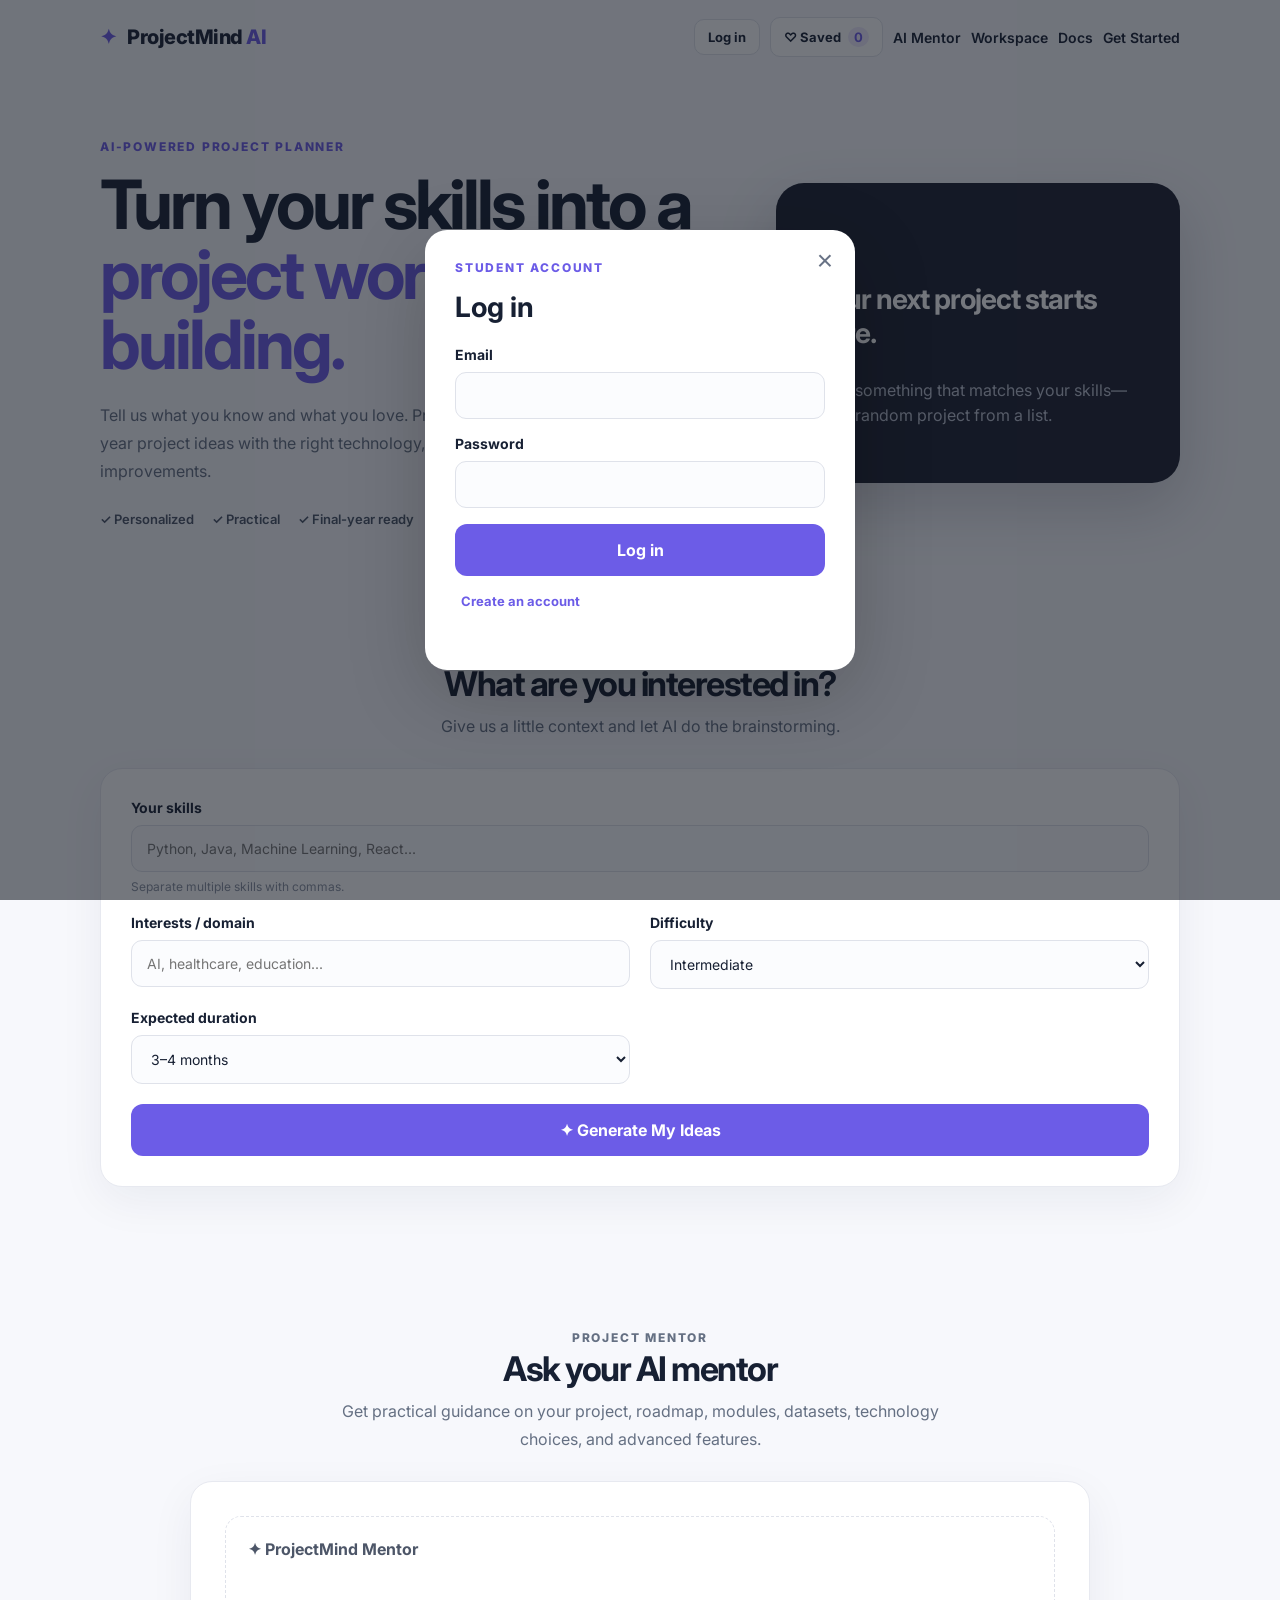
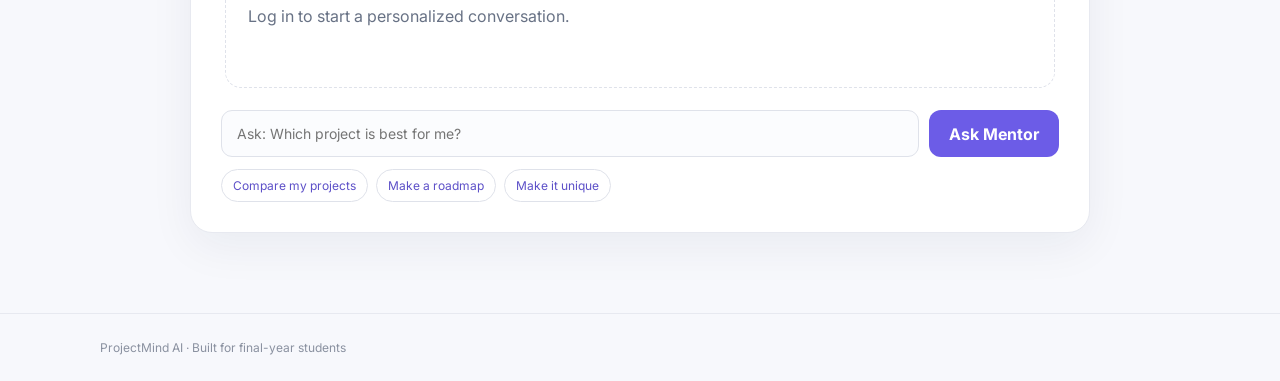
==== frontend/index.html @ 8e1ce790 "Link documentation generator" ====
<!DOCTYPE html>
<html lang="en">
<head>
  <meta charset="UTF-8">
  <meta name="viewport" content="width=device-width, initial-scale=1.0">
  <meta name="description" content="ProjectMind AI helps final-year students discover personalized project ideas, technologies, features, roadmaps, and mentor guidance.">
  <title>ProjectMind AI — Find Your Final-Year Project</title>
  <link rel="stylesheet" href="style.css">
</head>
<body>
  <nav class="nav container">
    <div class="brand"><span class="brand-mark">✦</span> ProjectMind <span>AI</span></div>
    <div class="nav-actions">
      <button id="authBtn" class="nav-button" type="button">Log in</button>
      <button id="savedBtn" class="nav-button" type="button">♡ Saved <span id="savedCount">0</span></button>
      <a href="#mentor" class="nav-link">AI Mentor</a>
      <a href="workspace.html" class="nav-link">Workspace</a>
      <a href="documentation.html" class="nav-link">Docs</a>
      <a href="#generator" class="nav-link">Get Started</a>
    </div>
  </nav>

  <main>
    <section class="hero container">
      <div class="hero-copy">
        <p class="eyebrow">AI-POWERED PROJECT PLANNER</p>
        <h1>Turn your skills into a <span>project worth building.</span></h1>
        <p class="hero-text">Tell us what you know and what you love. ProjectMind AI creates practical final-year project ideas with the right technology, features, roadmap, and next-level improvements.</p>
        <div class="hero-points"><span>✓ Personalized</span><span>✓ Practical</span><span>✓ Final-year ready</span></div>
      </div>
      <div class="hero-card"><div class="sparkle">✦</div><h2>Your next project starts here.</h2><p>Build something that matches your skills—not a random project from a list.</p></div>
    </section>

    <section id="generator" class="generator container">
      <div class="section-heading"><p class="eyebrow">PROJECT GENERATOR</p><h2>What are you interested in?</h2><p>Give us a little context and let AI do the brainstorming.</p></div>
      <div class="form-grid card">
        <div class="field full"><label for="skills">Your skills</label><input id="skills" type="text" placeholder="Python, Java, Machine Learning, React..." autocomplete="off"><small>Separate multiple skills with commas.</small></div>
        <div class="field"><label for="interests">Interests / domain</label><input id="interests" type="text" placeholder="AI, healthcare, education..." autocomplete="off"></div>
        <div class="field"><label for="difficulty">Difficulty</label><select id="difficulty"><option value="Beginner">Beginner</option><option value="Intermediate" selected>Intermediate</option><option value="Advanced">Advanced</option></select></div>
        <div class="field"><label for="duration">Expected duration</label><select id="duration"><option value="1-2 months">1–2 months</option><option value="3-4 months" selected>3–4 months</option><option value="5-6 months">5–6 months</option></select></div>
        <button id="generateBtn" class="generate-btn" type="button"><span>✦</span> Generate My Ideas</button>
      </div>
    </section>

    <section class="results-section container"><div id="results" class="results" aria-live="polite"></div></section>

    <section id="mentor" class="mentor-section container">
      <div class="section-heading"><p class="eyebrow">PROJECT MENTOR</p><h2>Ask your AI mentor</h2><p>Get practical guidance on your project, roadmap, modules, datasets, technology choices, and advanced features.</p></div>
      <div class="card mentor-card">
        <div id="mentorMessages" class="mentor-messages" aria-live="polite"><div class="mentor-welcome"><strong>✦ ProjectMind Mentor</strong><span>Log in to start a personalized conversation.</span></div></div>
        <form id="mentorForm" class="mentor-form">
          <input id="mentorInput" maxlength="2000" placeholder="Ask: Which project is best for me?" autocomplete="off" required>
          <button id="mentorSend" class="generate-btn" type="submit">Ask Mentor</button>
        </form>
        <div class="mentor-prompts"><button type="button" data-prompt="Which of my saved projects is best for my skills?">Compare my projects</button><button type="button" data-prompt="Give me a 4-month development roadmap for my best project.">Make a roadmap</button><button type="button" data-prompt="How can I make my project unique and impressive?">Make it unique</button></div>
      </div>
    </section>

    <section id="savedSection" class="saved-section container" hidden>
      <div class="section-heading"><p class="eyebrow">MY DASHBOARD</p><h2>Saved Projects</h2><p>Keep your strongest ideas and compare them before choosing your final-year project.</p></div>
      <div id="savedProjects" class="saved-grid"></div>
    </section>

    <section id="profileSection" class="profile-section container" hidden>
      <div class="section-heading"><p class="eyebrow">STUDENT PROFILE</p><h2>My Profile</h2><p>Keep your skills and interests ready for personalized project generation.</p></div>
      <form id="profileForm" class="card profile-form">
        <div class="field"><label for="profileName">Name</label><input id="profileName" required></div>
        <div class="field"><label for="profileEmail">Email</label><input id="profileEmail" disabled></div>
        <div class="field full"><label for="profileSkills">Skills</label><input id="profileSkills" placeholder="Python, Java, AI, React..."></div>
        <div class="field full"><label for="profileInterests">Interests</label><input id="profileInterests" placeholder="AI, healthcare, finance..."></div>
        <button class="generate-btn" type="submit">Save Profile</button>
      </form>
    </section>
  </main>

  <div id="authModal" class="modal" hidden>
    <div class="modal-card">
      <button id="closeAuth" class="modal-close" type="button">×</button>
      <p class="eyebrow">STUDENT ACCOUNT</p><h2 id="authTitle">Log in</h2>
      <form id="authForm">
        <div id="nameField" class="field" hidden><label for="authName">Name</label><input id="authName"></div>
        <div class="field"><label for="authEmail">Email</label><input id="authEmail" type="email" required></div>
        <div class="field"><label for="authPassword">Password</label><input id="authPassword" type="password" minlength="6" required></div>
        <button class="generate-btn" type="submit" id="authSubmit">Log in</button>
      </form>
      <button id="authSwitch" class="text-button" type="button">Create an account</button>
      <div id="authMessage" class="auth-message"></div>
    </div>
  </div>

  <footer class="footer"><div class="container">ProjectMind AI · Built for final-year students</div></footer>
  <script src="script.js"></script>
</body>
</html>
---- frontend/style.css ----
@import url('https://fonts.googleapis.com/css2?family=Inter:wght@400;500;600;700;800&display=swap');
* { box-sizing: border-box; }
html { scroll-behavior: smooth; }
body { margin: 0; font-family: Inter, Arial, sans-serif; background: #f7f8fc; color: #172033; }
.container { width: min(1080px, 92%); margin: 0 auto; }
.nav { height: 74px; display: flex; align-items: center; justify-content: space-between; }
.brand { font-size: 20px; font-weight: 800; letter-spacing: -.5px; }
.brand span:last-child, .brand-mark { color: #6c5ce7; }
.brand-mark { margin-right: 7px; }
.nav-actions { display: flex; align-items: center; gap: 10px; }
.nav-link { text-decoration: none; color: #172033; font-weight: 600; font-size: 14px; }
.nav-button, .save-btn, .secondary-btn { border: 1px solid #dfe2ea; background: white; color: #172033; border-radius: 10px; padding: 9px 13px; font: inherit; font-size: 13px; font-weight: 700; cursor: pointer; }
.nav-button span { display: inline-block; min-width: 20px; margin-left: 4px; padding: 2px 6px; border-radius: 999px; background: #eeeafd; color: #6c5ce7; }
.nav-button:hover, .secondary-btn:hover, .save-btn:hover { border-color: #a99cff; }
.hero { min-height: 520px; display: grid; grid-template-columns: 1.2fr .8fr; gap: 70px; align-items: center; padding: 65px 0 80px; }
.eyebrow { color: #6c5ce7; font-size: 12px; font-weight: 800; letter-spacing: 1.8px; margin: 0 0 15px; }
h1 { font-size: clamp(42px, 6vw, 68px); line-height: 1.03; letter-spacing: -3px; margin: 0 0 22px; }
h1 span { color: #6c5ce7; }
.hero-text, .section-heading p { color: #657083; line-height: 1.75; max-width: 650px; }
.hero-points { display: flex; gap: 18px; flex-wrap: wrap; margin-top: 26px; font-size: 13px; font-weight: 600; color: #495467; }
.hero-card { background: #1c2030; color: white; border-radius: 28px; padding: 38px; min-height: 300px; display: flex; flex-direction: column; justify-content: flex-end; box-shadow: 0 24px 60px rgba(25,29,45,.18); }
.hero-card .sparkle { font-size: 38px; color: #a99cff; margin-bottom: auto; }
.hero-card h2 { font-size: 28px; margin: 0 0 12px; letter-spacing: -1px; }
.hero-card p { color: #b8becd; line-height: 1.6; }
.generator { padding: 35px 0 70px; }
.section-heading { text-align: center; margin-bottom: 28px; }
.section-heading h2 { font-size: 34px; letter-spacing: -1.5px; margin: 0 0 8px; }
.section-heading p { margin: 0 auto; }
.card { background: white; border: 1px solid #e7e9f0; border-radius: 22px; padding: 30px; box-shadow: 0 14px 45px rgba(25,35,60,.06); }
.form-grid, .profile-form { display: grid; grid-template-columns: 1fr 1fr; gap: 20px; }
.field.full { grid-column: 1 / -1; }
label { display: block; font-size: 14px; font-weight: 700; margin-bottom: 9px; }
input, select { width: 100%; border: 1px solid #dfe2ea; background: #fbfcfe; border-radius: 11px; padding: 14px 15px; font: inherit; font-size: 14px; color: #172033; outline: none; }
input:focus, select:focus { border-color: #8d81ef; box-shadow: 0 0 0 3px rgba(108,92,231,.1); }
input:disabled { color: #8991a1; background: #f2f3f7; }
small { display: block; color: #8991a1; margin-top: 7px; font-size: 12px; }
.generate-btn { grid-column: 1 / -1; border: 0; border-radius: 12px; padding: 16px; background: #6c5ce7; color: white; font: inherit; font-weight: 700; cursor: pointer; }
.generate-btn:disabled { opacity: .65; cursor: wait; }
.results-section { padding-bottom: 70px; }
.results { display: grid; gap: 20px; }
.project { background: white; border: 1px solid #e7e9f0; border-radius: 20px; padding: 28px; box-shadow: 0 10px 35px rgba(25,35,60,.05); }
.project-top, .comparison-head { display: flex; align-items: flex-start; justify-content: space-between; gap: 18px; }
.project h2 { margin: 0 0 10px; font-size: 25px; }
.project h3 { font-size: 14px; margin: 22px 0 8px; color: #4d5668; }
.project p { color: #687285; line-height: 1.65; }
.project ul, .project ol { color: #4d5668; line-height: 1.8; margin-top: 6px; }
.save-btn { margin-top: -4px; white-space: nowrap; }
.save-btn.saved { background: #eeeafd; color: #5d50c8; border-color: #d8d2ff; }
.saved-section, .profile-section { padding-bottom: 80px; }
.saved-grid { display: grid; grid-template-columns: repeat(3,1fr); gap: 18px; }
.saved-card { background: white; border: 1px solid #e7e9f0; border-radius: 18px; padding: 22px; box-shadow: 0 10px 35px rgba(25,35,60,.05); }
.saved-card h3 { margin: 0 0 10px; font-size: 18px; }
.saved-card p { color: #687285; line-height: 1.6; font-size: 13px; }
.saved-actions { display: flex; gap: 8px; margin-top: 18px; }
.empty-state { color: #687285; text-align: center; }
.comparison { padding: 28px; }
.comparison-head h2 { margin: 0 0 8px; }
.comparison-grid { display: grid; grid-template-columns: repeat(3,1fr); gap: 18px; margin-top: 22px; }
.comparison-card { border: 1px solid #e7e9f0; border-radius: 16px; padding: 20px; background: #fbfcfe; }
.comparison-card h3 { margin: 0 0 10px; font-size: 18px; }
.comparison-card p { color: #687285; line-height: 1.6; font-size: 13px; }
.comparison-card strong { display: block; margin-top: 16px; font-size: 13px; color: #4d5668; }
.comparison-card ul, .comparison-card ol { color: #687285; font-size: 13px; line-height: 1.6; padding-left: 20px; }
.mentor-section { padding-bottom: 80px; }
.mentor-card { max-width: 900px; margin: 0 auto; }
.mentor-messages { min-height: 180px; max-height: 420px; overflow-y: auto; display: grid; gap: 12px; padding: 4px; }
.mentor-welcome { display: grid; gap: 7px; padding: 22px; border: 1px dashed #dfe2ea; border-radius: 16px; color: #687285; }
.mentor-welcome strong { color: #4d5668; }
.mentor-message { max-width: 82%; padding: 13px 15px; border-radius: 14px; line-height: 1.6; font-size: 14px; white-space: pre-wrap; }
.user-message { justify-self: end; background: #eeeafd; color: #40379b; }
.assistant-message { justify-self: start; background: #f2f3f7; color: #4d5668; }
.mentor-form { display: grid; grid-template-columns: 1fr auto; gap: 10px; margin-top: 18px; }
.mentor-form .generate-btn { grid-column: auto; padding: 0 20px; }
.mentor-prompts { display: flex; gap: 8px; flex-wrap: wrap; margin-top: 12px; }
.mentor-prompts button { border: 1px solid #dfe2ea; background: white; color: #5d50c8; border-radius: 999px; padding: 8px 11px; font: inherit; font-size: 12px; cursor: pointer; }
.mentor-prompts button:hover { border-color: #a99cff; }
.modal { position: fixed; inset: 0; background: rgba(17,21,32,.58); display: grid; place-items: center; padding: 20px; z-index: 10; }
.modal-card { width: min(430px,100%); background: white; border-radius: 22px; padding: 30px; position: relative; box-shadow: 0 25px 80px rgba(0,0,0,.2); }
.modal-card h2 { margin: 0 0 22px; font-size: 28px; }
.modal-card form { display: grid; gap: 16px; }
.modal-close { position: absolute; top: 14px; right: 16px; border: 0; background: transparent; font-size: 28px; color: #687285; cursor: pointer; }
.text-button { margin-top: 16px; border: 0; background: transparent; color: #6c5ce7; font: inherit; font-size: 13px; font-weight: 700; cursor: pointer; }
.auth-message { min-height: 18px; margin-top: 12px; color: #b42318; font-size: 13px; }
.error { color: #b42318; background: #fff5f4; border-color: #ffd5d0; }
.footer { border-top: 1px solid #e7e9f0; padding: 26px 0; color: #8a91a0; font-size: 12px; }
@media (max-width:850px) { .hero { grid-template-columns:1fr; gap:30px; padding-top:40px; } .saved-grid,.comparison-grid { grid-template-columns:1fr; } }
@media (max-width:760px) { .nav-actions { gap:6px; } .nav-link { display:none; } h1 { letter-spacing:-2px; } .hero-card { min-height:240px; } .form-grid,.profile-form { grid-template-columns:1fr; } .field.full,.generate-btn { grid-column:auto; } .project-top,.comparison-head { flex-direction:column; } .save-btn { margin-top:0; } .mentor-form { grid-template-columns:1fr; } .mentor-form .generate-btn { width:100%; } }
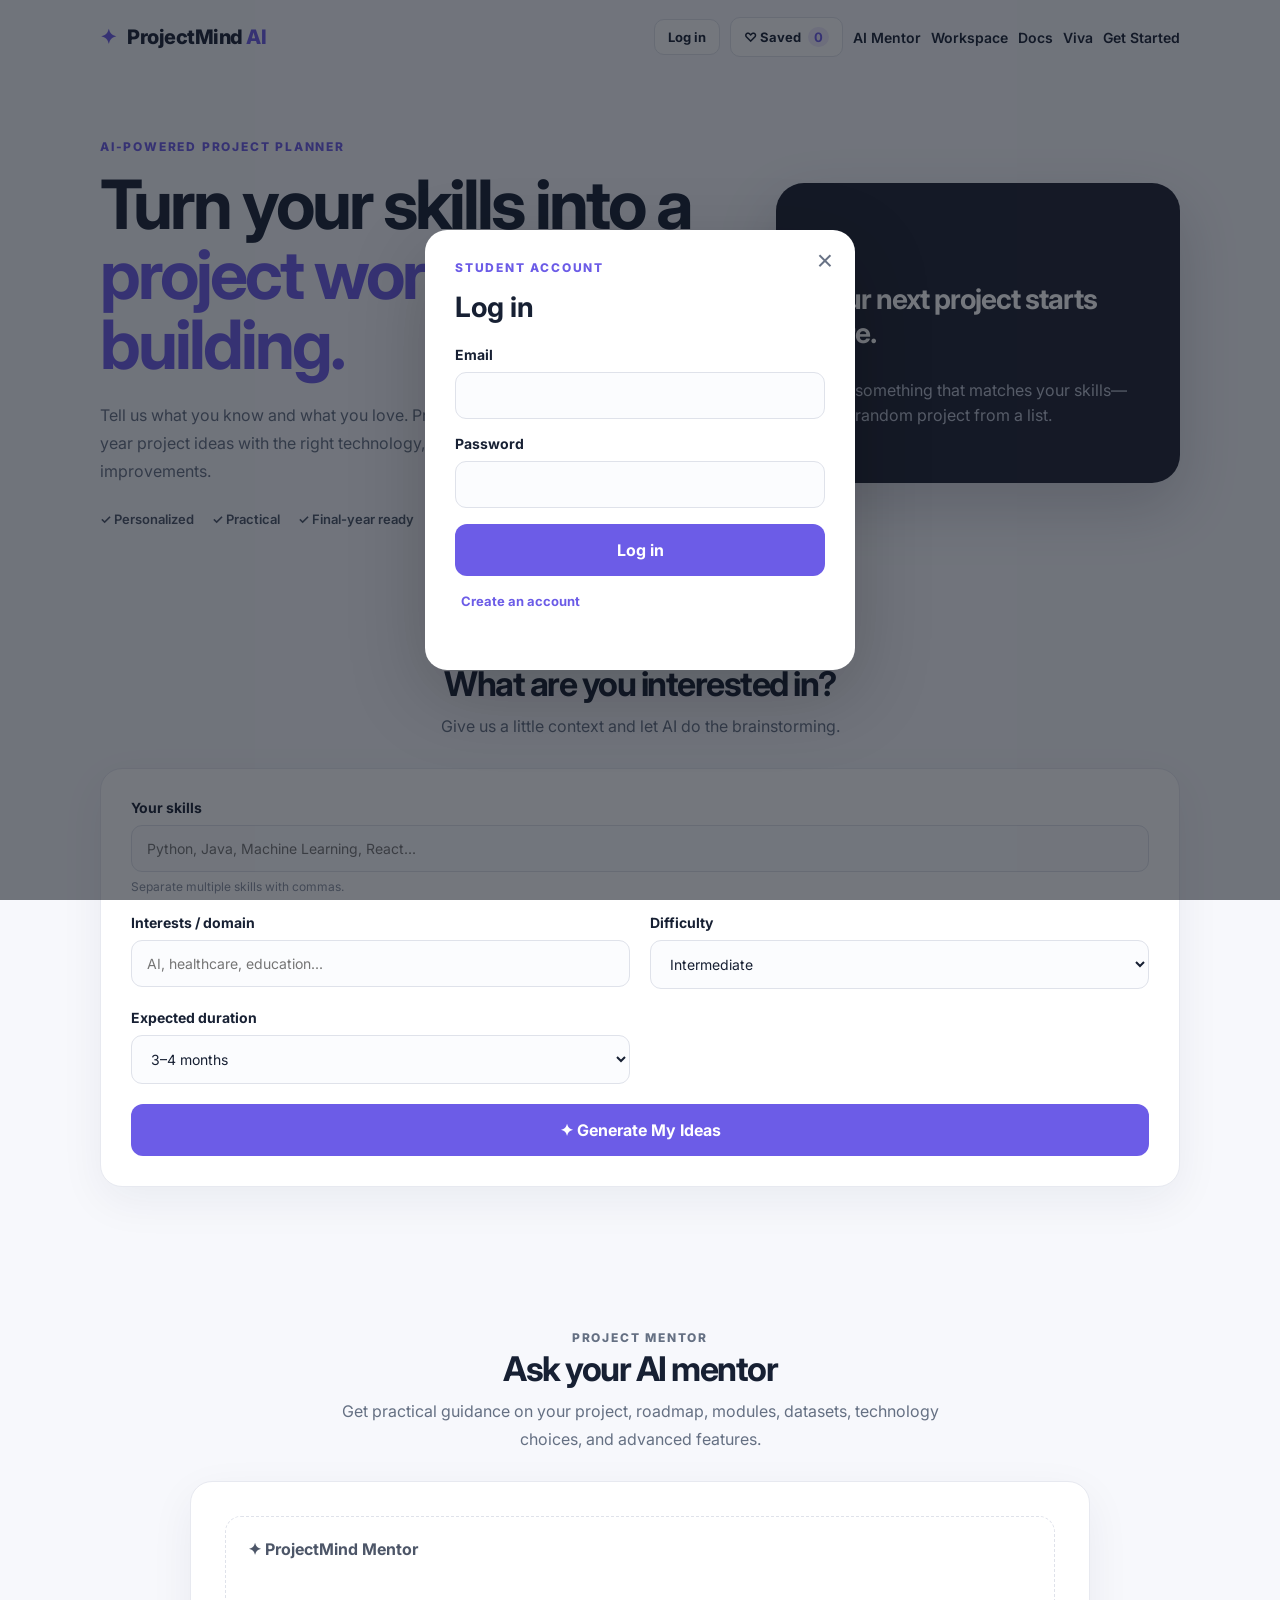
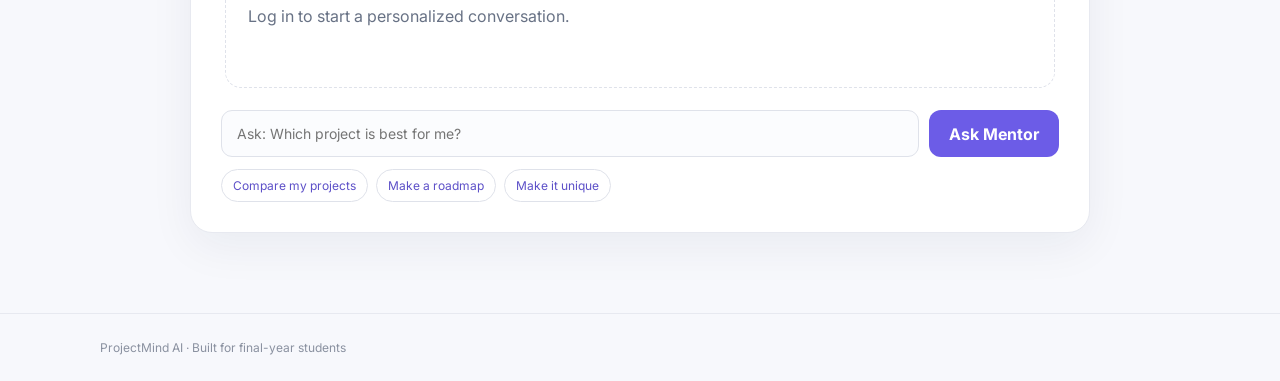
==== commit f4906c7a: "Add Viva navigation link" ====
--- a/frontend/index.html
+++ b/frontend/index.html
@@ -16,6 +16,7 @@
       <a href="#mentor" class="nav-link">AI Mentor</a>
       <a href="workspace.html" class="nav-link">Workspace</a>
       <a href="documentation.html" class="nav-link">Docs</a>
+      <a href="viva.html" class="nav-link">Viva</a>
       <a href="#generator" class="nav-link">Get Started</a>
     </div>
   </nav>
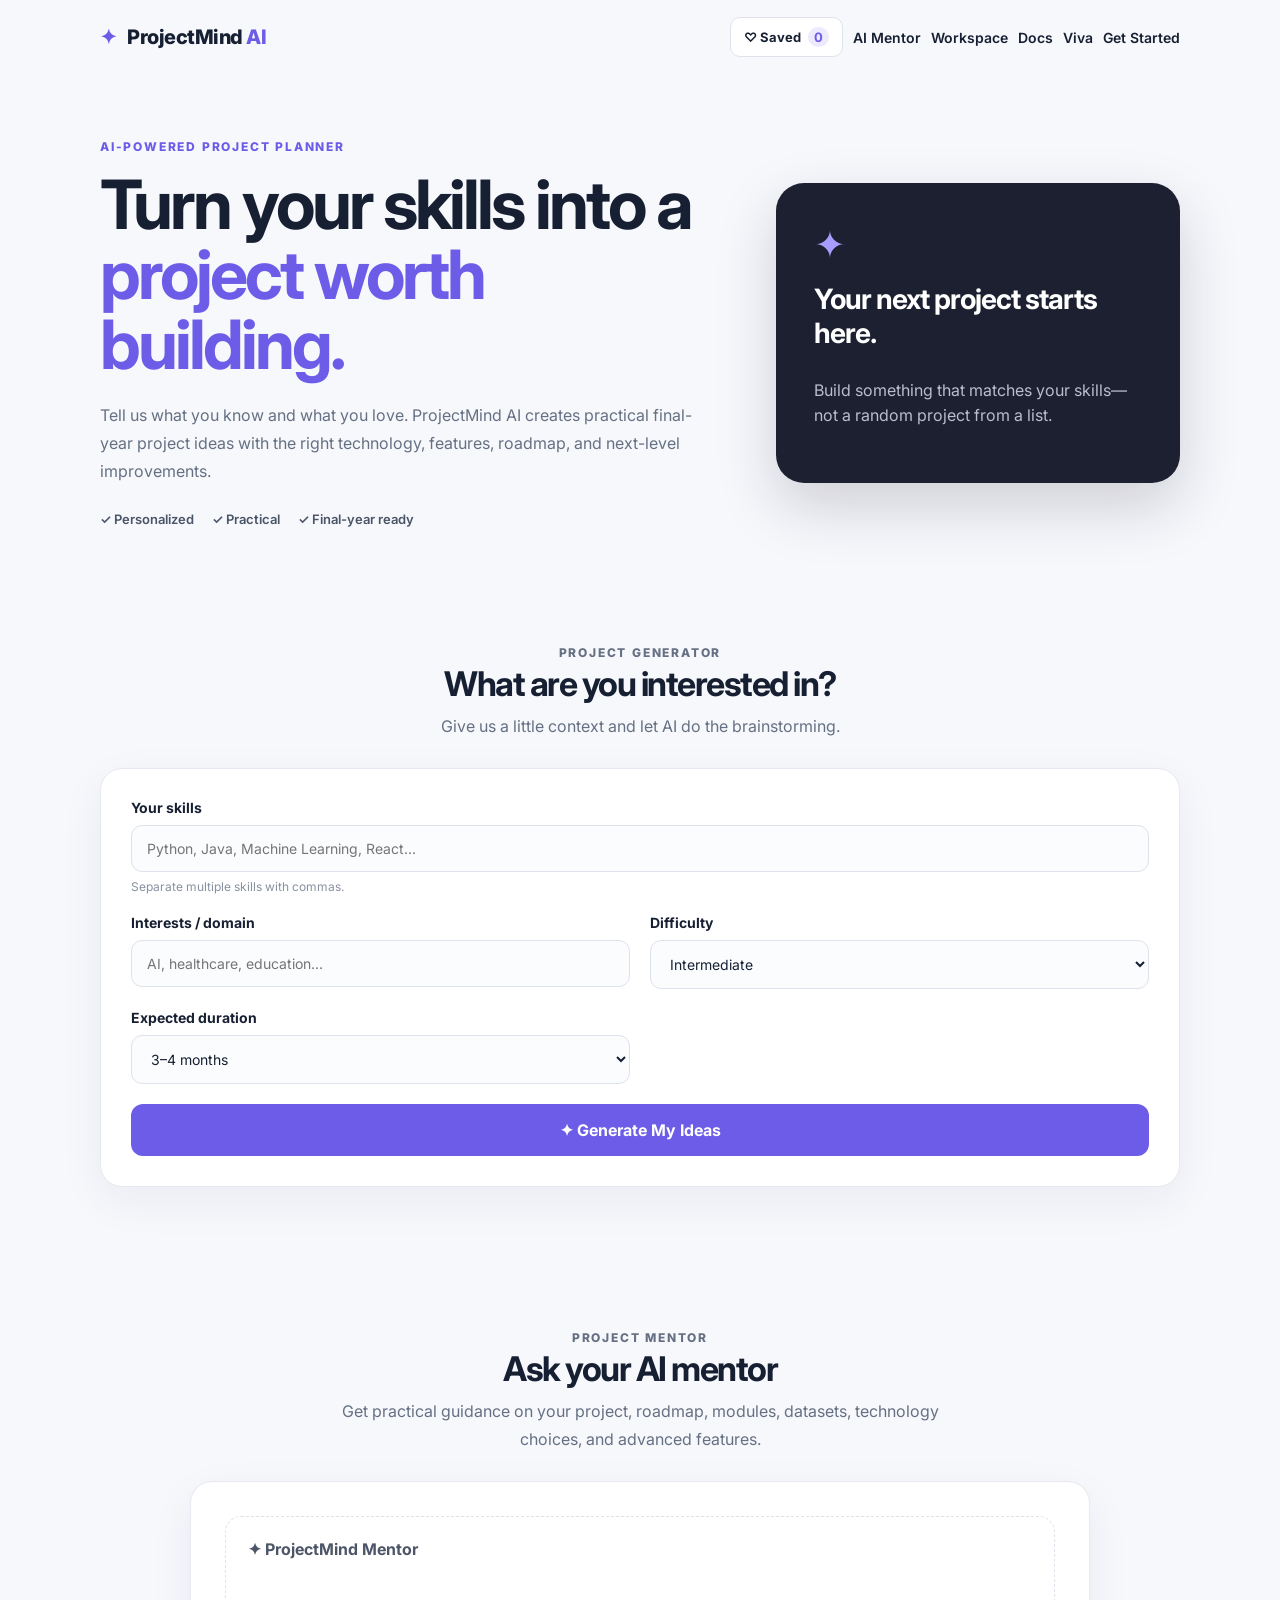
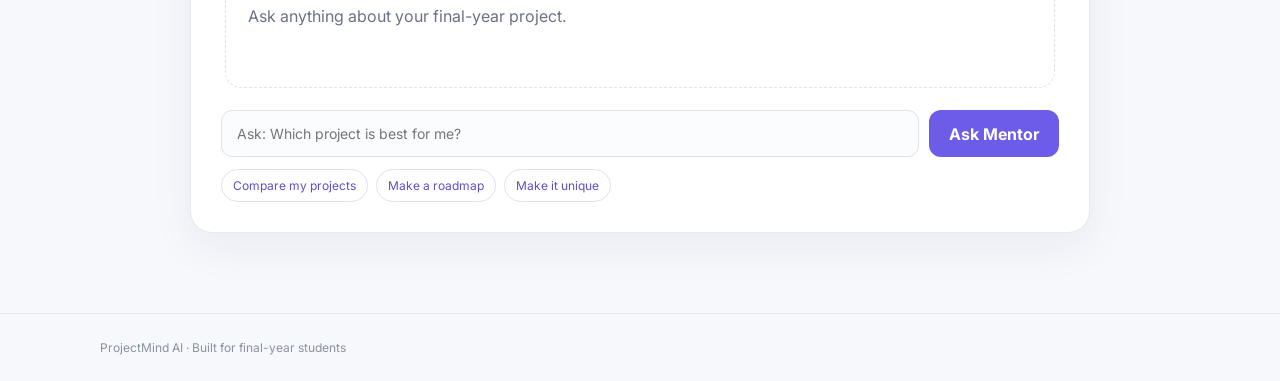
==== commit d129e441: "Remove login UI from ProjectMind AI" ====
--- a/frontend/index.html
+++ b/frontend/index.html
@@ -11,7 +11,6 @@
   <nav class="nav container">
     <div class="brand"><span class="brand-mark">✦</span> ProjectMind <span>AI</span></div>
     <div class="nav-actions">
-      <button id="authBtn" class="nav-button" type="button">Log in</button>
       <button id="savedBtn" class="nav-button" type="button">♡ Saved <span id="savedCount">0</span></button>
       <a href="#mentor" class="nav-link">AI Mentor</a>
       <a href="workspace.html" class="nav-link">Workspace</a>
@@ -48,7 +47,7 @@
     <section id="mentor" class="mentor-section container">
       <div class="section-heading"><p class="eyebrow">PROJECT MENTOR</p><h2>Ask your AI mentor</h2><p>Get practical guidance on your project, roadmap, modules, datasets, technology choices, and advanced features.</p></div>
       <div class="card mentor-card">
-        <div id="mentorMessages" class="mentor-messages" aria-live="polite"><div class="mentor-welcome"><strong>✦ ProjectMind Mentor</strong><span>Log in to start a personalized conversation.</span></div></div>
+        <div id="mentorMessages" class="mentor-messages" aria-live="polite"><div class="mentor-welcome"><strong>✦ ProjectMind Mentor</strong><span>Ask anything about your final-year project.</span></div></div>
         <form id="mentorForm" class="mentor-form">
           <input id="mentorInput" maxlength="2000" placeholder="Ask: Which project is best for me?" autocomplete="off" required>
           <button id="mentorSend" class="generate-btn" type="submit">Ask Mentor</button>
@@ -58,36 +57,10 @@
     </section>
 
     <section id="savedSection" class="saved-section container" hidden>
-      <div class="section-heading"><p class="eyebrow">MY DASHBOARD</p><h2>Saved Projects</h2><p>Keep your strongest ideas and compare them before choosing your final-year project.</p></div>
+      <div class="section-heading"><p class="eyebrow">MY PROJECTS</p><h2>Saved Projects</h2><p>Your saved ideas are stored in this browser—no account or login required.</p></div>
       <div id="savedProjects" class="saved-grid"></div>
     </section>
-
-    <section id="profileSection" class="profile-section container" hidden>
-      <div class="section-heading"><p class="eyebrow">STUDENT PROFILE</p><h2>My Profile</h2><p>Keep your skills and interests ready for personalized project generation.</p></div>
-      <form id="profileForm" class="card profile-form">
-        <div class="field"><label for="profileName">Name</label><input id="profileName" required></div>
-        <div class="field"><label for="profileEmail">Email</label><input id="profileEmail" disabled></div>
-        <div class="field full"><label for="profileSkills">Skills</label><input id="profileSkills" placeholder="Python, Java, AI, React..."></div>
-        <div class="field full"><label for="profileInterests">Interests</label><input id="profileInterests" placeholder="AI, healthcare, finance..."></div>
-        <button class="generate-btn" type="submit">Save Profile</button>
-      </form>
-    </section>
   </main>
-
-  <div id="authModal" class="modal" hidden>
-    <div class="modal-card">
-      <button id="closeAuth" class="modal-close" type="button">×</button>
-      <p class="eyebrow">STUDENT ACCOUNT</p><h2 id="authTitle">Log in</h2>
-      <form id="authForm">
-        <div id="nameField" class="field" hidden><label for="authName">Name</label><input id="authName"></div>
-        <div class="field"><label for="authEmail">Email</label><input id="authEmail" type="email" required></div>
-        <div class="field"><label for="authPassword">Password</label><input id="authPassword" type="password" minlength="6" required></div>
-        <button class="generate-btn" type="submit" id="authSubmit">Log in</button>
-      </form>
-      <button id="authSwitch" class="text-button" type="button">Create an account</button>
-      <div id="authMessage" class="auth-message"></div>
-    </div>
-  </div>
 
   <footer class="footer"><div class="container">ProjectMind AI · Built for final-year students</div></footer>
   <script src="script.js"></script>
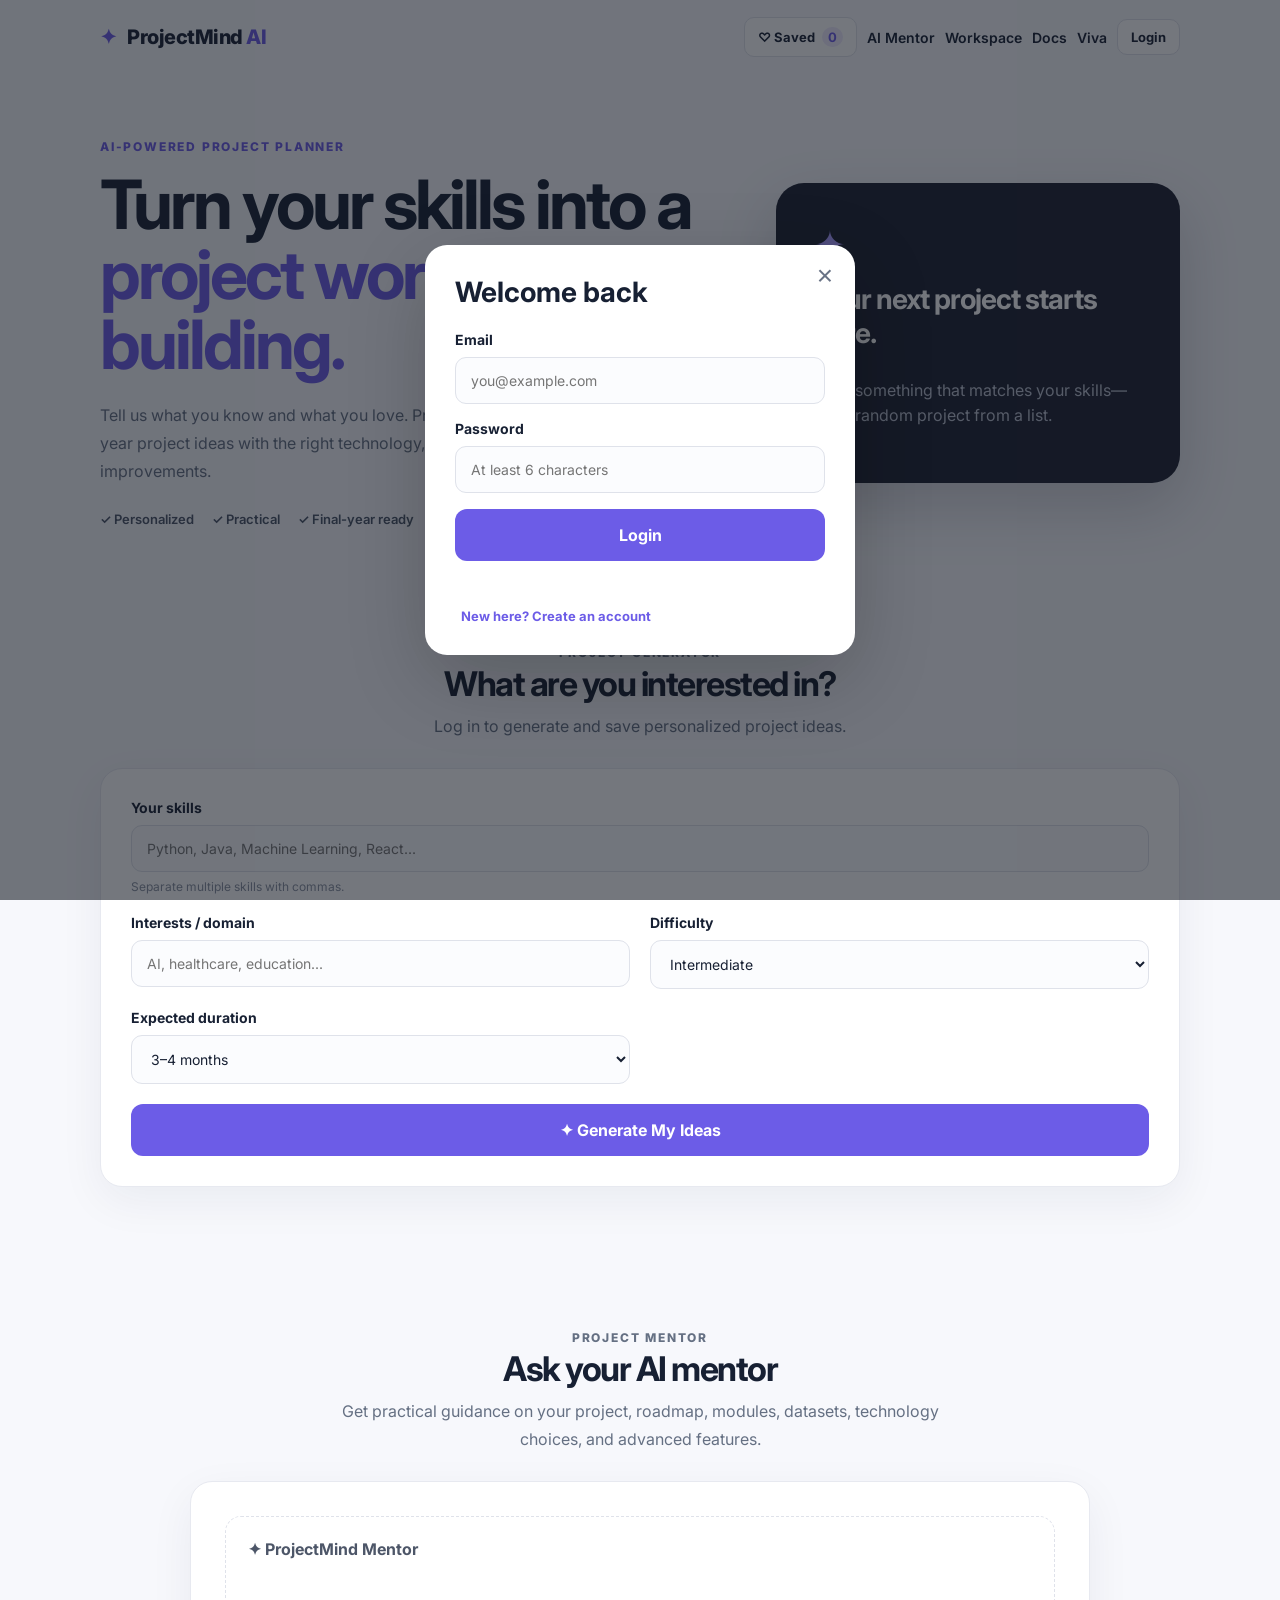
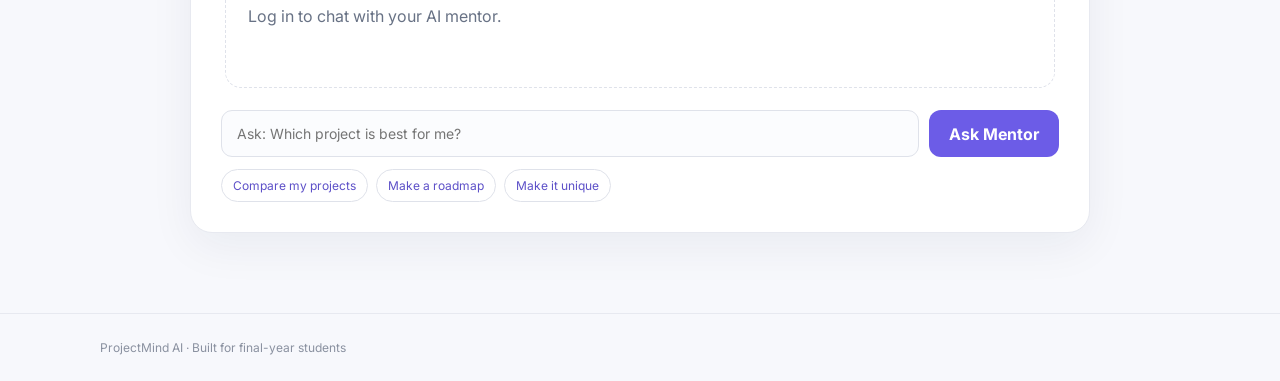
==== commit 8b5e0cb7: "Add working login and registration UI" ====
--- a/frontend/index.html
+++ b/frontend/index.html
@@ -16,7 +16,7 @@
       <a href="workspace.html" class="nav-link">Workspace</a>
       <a href="documentation.html" class="nav-link">Docs</a>
       <a href="viva.html" class="nav-link">Viva</a>
-      <a href="#generator" class="nav-link">Get Started</a>
+      <button id="authBtn" class="nav-button" type="button">Login</button>
     </div>
   </nav>
 
@@ -32,7 +32,7 @@
     </section>
 
     <section id="generator" class="generator container">
-      <div class="section-heading"><p class="eyebrow">PROJECT GENERATOR</p><h2>What are you interested in?</h2><p>Give us a little context and let AI do the brainstorming.</p></div>
+      <div class="section-heading"><p class="eyebrow">PROJECT GENERATOR</p><h2>What are you interested in?</h2><p>Log in to generate and save personalized project ideas.</p></div>
       <div class="form-grid card">
         <div class="field full"><label for="skills">Your skills</label><input id="skills" type="text" placeholder="Python, Java, Machine Learning, React..." autocomplete="off"><small>Separate multiple skills with commas.</small></div>
         <div class="field"><label for="interests">Interests / domain</label><input id="interests" type="text" placeholder="AI, healthcare, education..." autocomplete="off"></div>
@@ -47,7 +47,7 @@
     <section id="mentor" class="mentor-section container">
       <div class="section-heading"><p class="eyebrow">PROJECT MENTOR</p><h2>Ask your AI mentor</h2><p>Get practical guidance on your project, roadmap, modules, datasets, technology choices, and advanced features.</p></div>
       <div class="card mentor-card">
-        <div id="mentorMessages" class="mentor-messages" aria-live="polite"><div class="mentor-welcome"><strong>✦ ProjectMind Mentor</strong><span>Ask anything about your final-year project.</span></div></div>
+        <div id="mentorMessages" class="mentor-messages" aria-live="polite"><div class="mentor-welcome"><strong>✦ ProjectMind Mentor</strong><span>Log in to chat with your AI mentor.</span></div></div>
         <form id="mentorForm" class="mentor-form">
           <input id="mentorInput" maxlength="2000" placeholder="Ask: Which project is best for me?" autocomplete="off" required>
           <button id="mentorSend" class="generate-btn" type="submit">Ask Mentor</button>
@@ -57,12 +57,28 @@
     </section>
 
     <section id="savedSection" class="saved-section container" hidden>
-      <div class="section-heading"><p class="eyebrow">MY PROJECTS</p><h2>Saved Projects</h2><p>Your saved ideas are stored in this browser—no account or login required.</p></div>
+      <div class="section-heading"><p class="eyebrow">MY PROJECTS</p><h2>Saved Projects</h2><p>Your saved ideas are stored in this browser for your logged-in session.</p></div>
       <div id="savedProjects" class="saved-grid"></div>
     </section>
   </main>
 
   <footer class="footer"><div class="container">ProjectMind AI · Built for final-year students</div></footer>
+
+  <div id="authModal" class="modal" hidden>
+    <div class="modal-card">
+      <button id="authClose" class="modal-close" type="button" aria-label="Close">×</button>
+      <h2 id="authTitle">Welcome back</h2>
+      <form id="authForm">
+        <div id="nameField" class="field" hidden><label for="authName">Name</label><input id="authName" type="text" maxlength="80" placeholder="Your name"></div>
+        <div class="field"><label for="authEmail">Email</label><input id="authEmail" type="email" maxlength="160" placeholder="you@example.com" required></div>
+        <div class="field"><label for="authPassword">Password</label><input id="authPassword" type="password" minlength="6" maxlength="128" placeholder="At least 6 characters" required></div>
+        <button id="authSubmit" class="generate-btn" type="submit">Login</button>
+      </form>
+      <div id="authMessage" class="auth-message" aria-live="polite"></div>
+      <button id="authSwitch" class="text-button" type="button">New here? Create an account</button>
+    </div>
+  </div>
+
   <script src="script.js"></script>
 </body>
 </html>
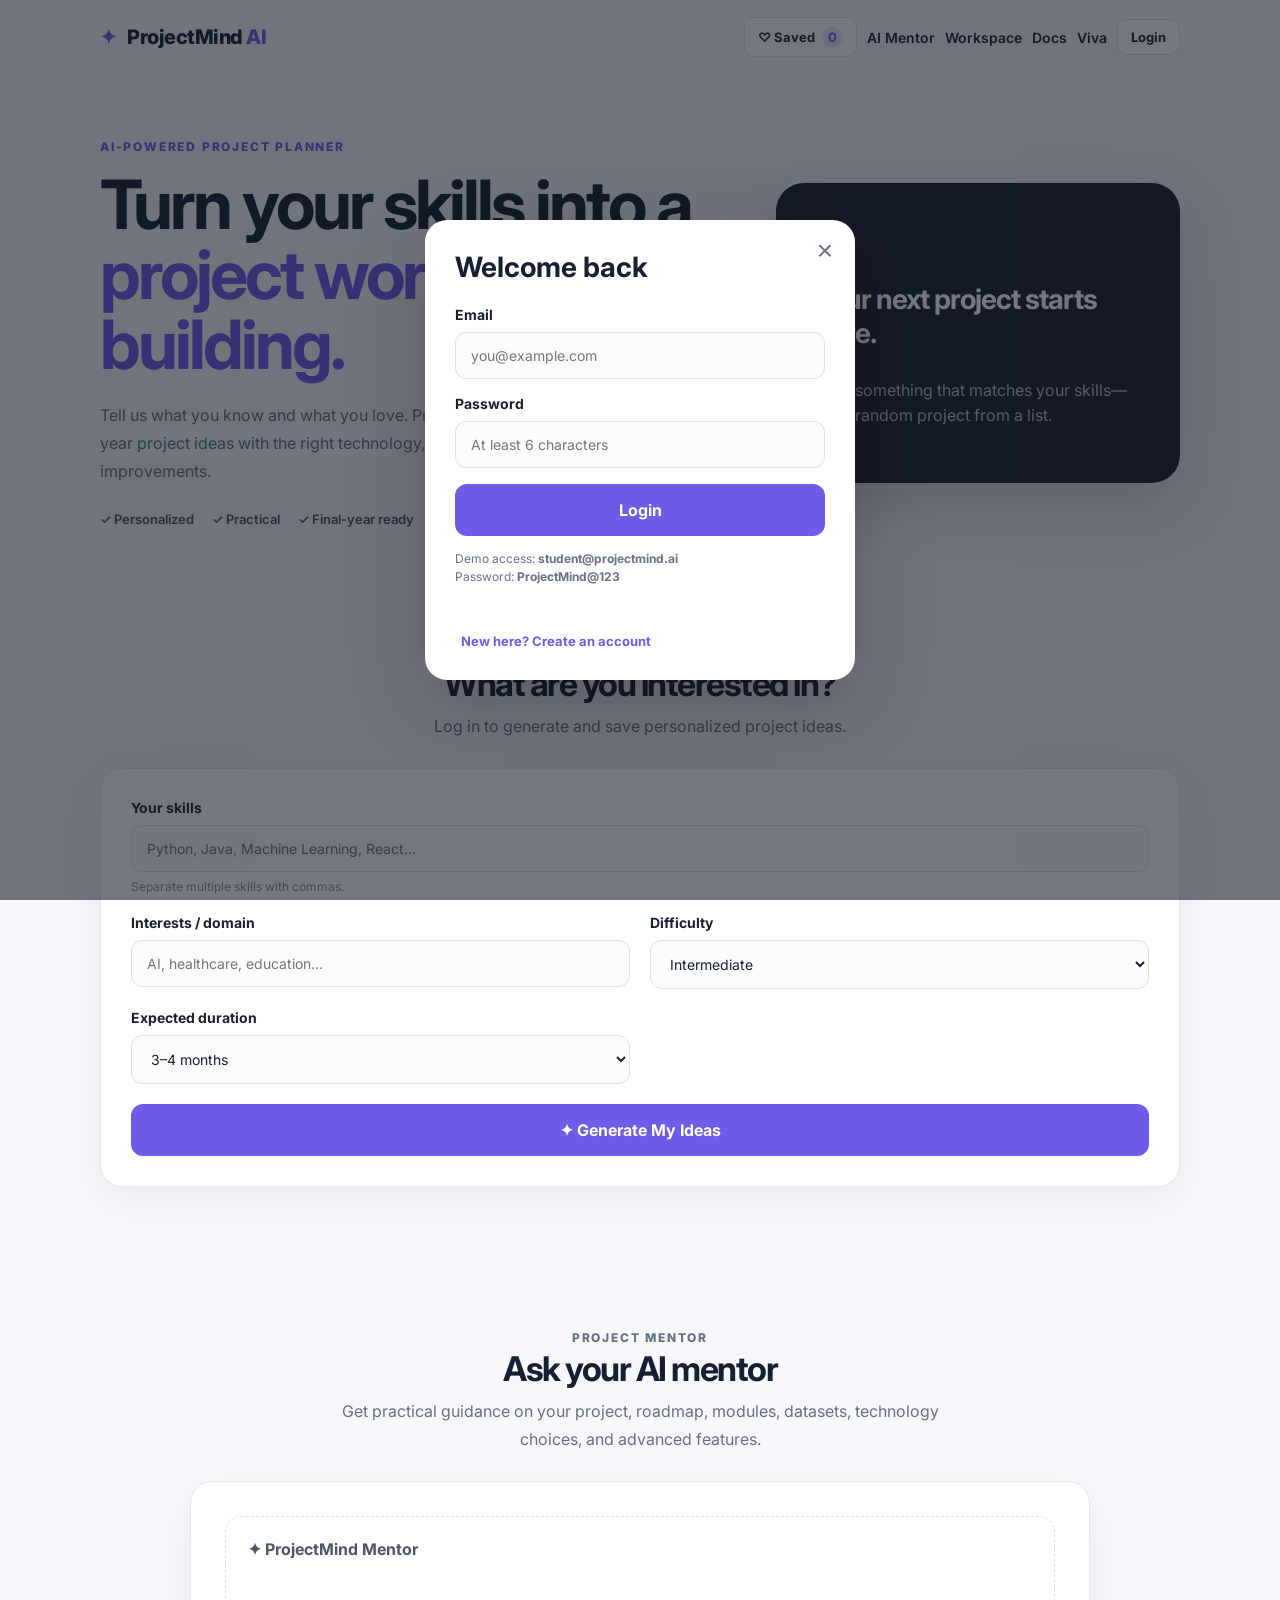
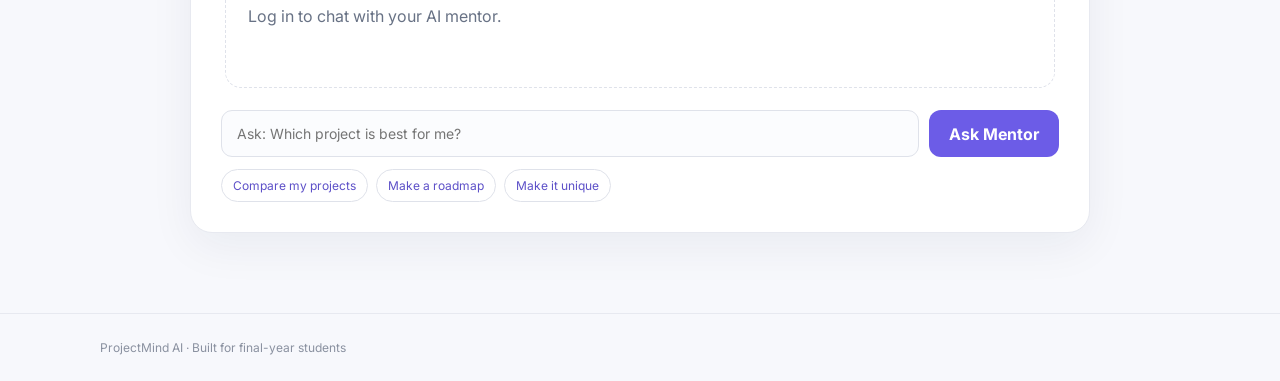
==== commit 6eb8348e: "Add demo login credentials to access modal" ====
--- a/frontend/index.html
+++ b/frontend/index.html
@@ -74,6 +74,7 @@
         <div class="field"><label for="authPassword">Password</label><input id="authPassword" type="password" minlength="6" maxlength="128" placeholder="At least 6 characters" required></div>
         <button id="authSubmit" class="generate-btn" type="submit">Login</button>
       </form>
+      <p style="font-size:12px;color:#687285;line-height:1.5;margin:14px 0 0;">Demo access: <strong>student@projectmind.ai</strong><br>Password: <strong>ProjectMind@123</strong></p>
       <div id="authMessage" class="auth-message" aria-live="polite"></div>
       <button id="authSwitch" class="text-button" type="button">New here? Create an account</button>
     </div>
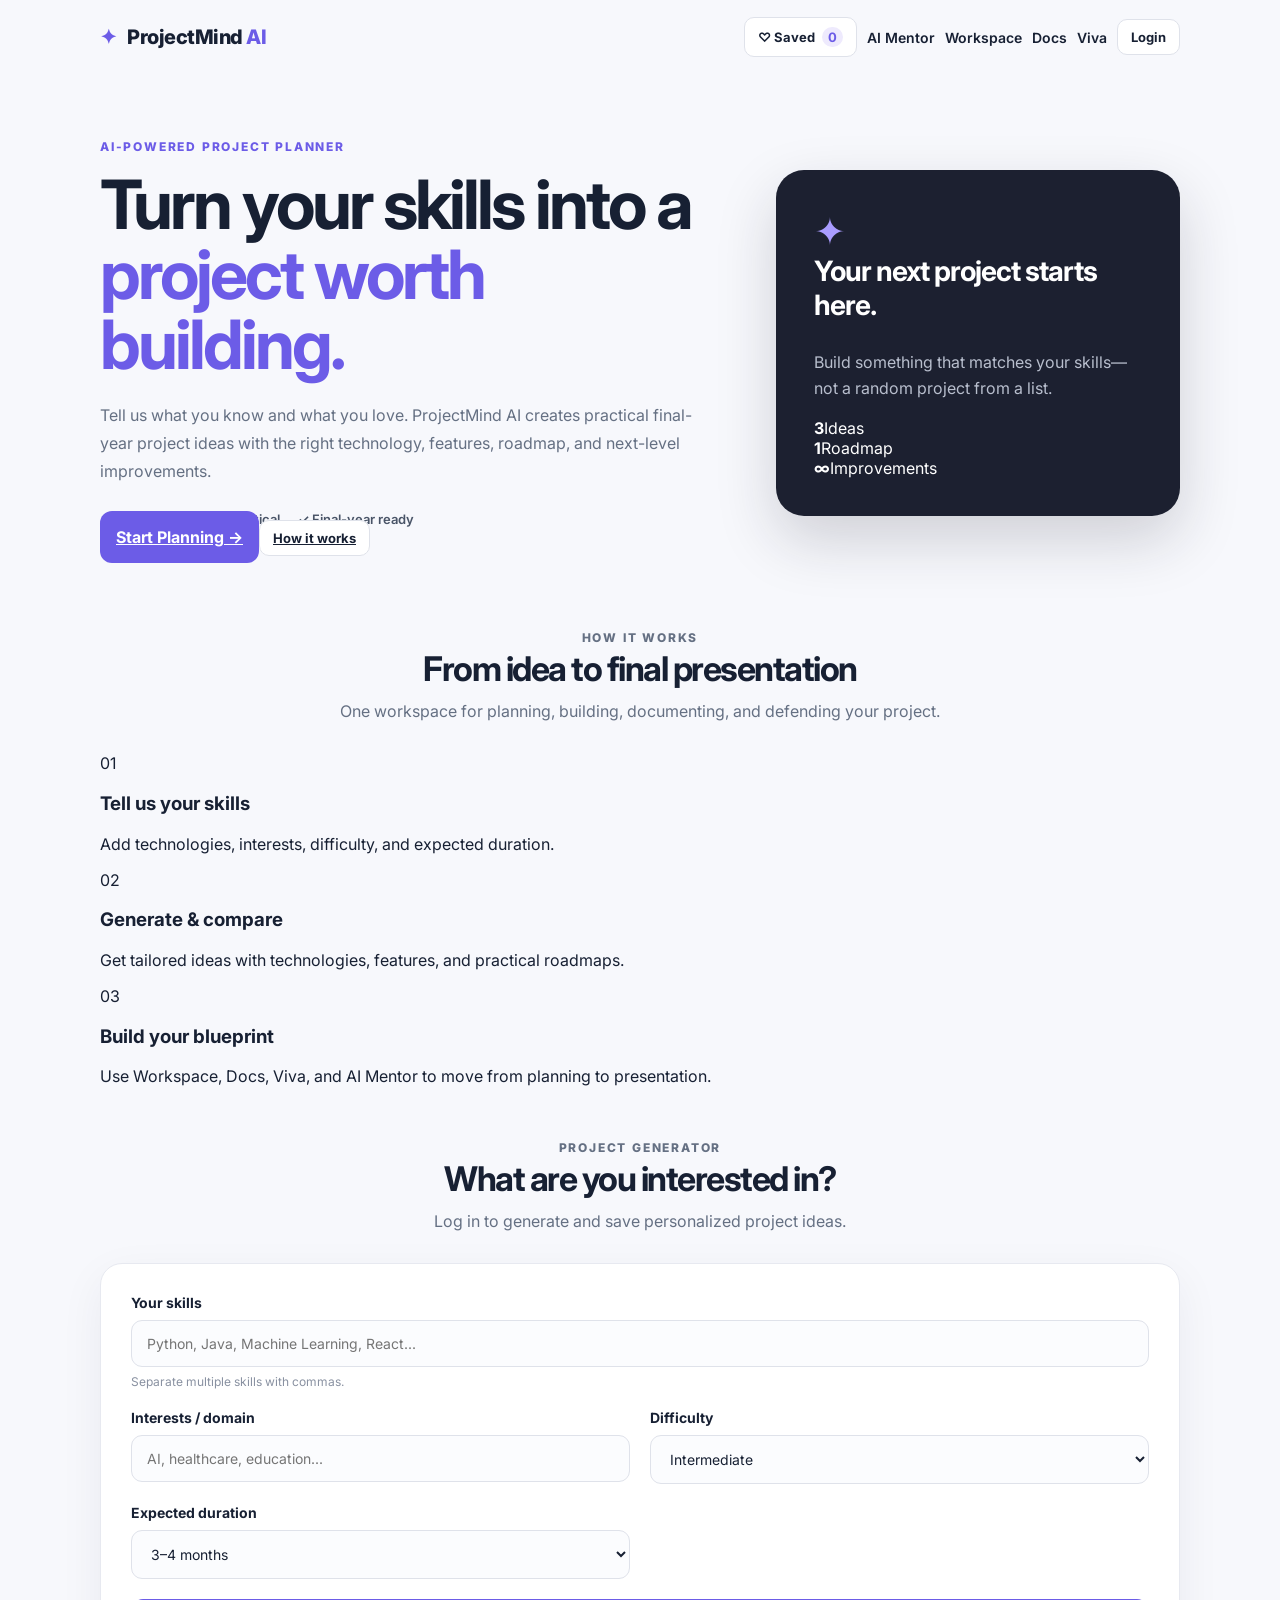
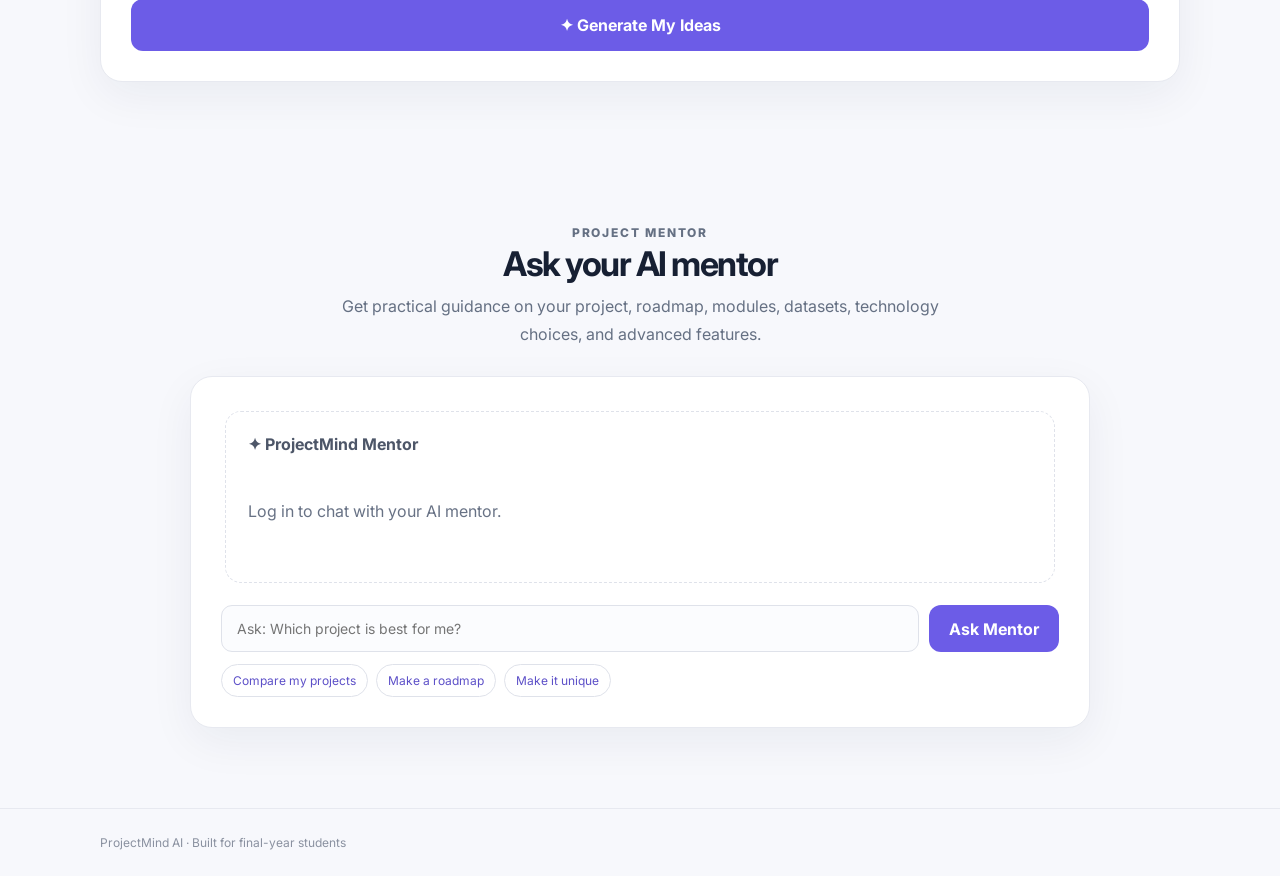
==== commit 3353e4b3: "Upgrade homepage with guided project-planning flow" ====
--- a/frontend/index.html
+++ b/frontend/index.html
@@ -27,8 +27,18 @@
         <h1>Turn your skills into a <span>project worth building.</span></h1>
         <p class="hero-text">Tell us what you know and what you love. ProjectMind AI creates practical final-year project ideas with the right technology, features, roadmap, and next-level improvements.</p>
         <div class="hero-points"><span>✓ Personalized</span><span>✓ Practical</span><span>✓ Final-year ready</span></div>
+        <div class="hero-actions"><a class="generate-btn hero-cta" href="#generator">Start Planning <span>→</span></a><a class="secondary-btn" href="#how-it-works">How it works</a></div>
       </div>
-      <div class="hero-card"><div class="sparkle">✦</div><h2>Your next project starts here.</h2><p>Build something that matches your skills—not a random project from a list.</p></div>
+      <div class="hero-card"><div class="sparkle">✦</div><h2>Your next project starts here.</h2><p>Build something that matches your skills—not a random project from a list.</p><div class="hero-mini-stats"><div><strong>3</strong><span>Ideas</span></div><div><strong>1</strong><span>Roadmap</span></div><div><strong>∞</strong><span>Improvements</span></div></div></div>
+    </section>
+
+    <section id="how-it-works" class="steps-section container">
+      <div class="section-heading"><p class="eyebrow">HOW IT WORKS</p><h2>From idea to final presentation</h2><p>One workspace for planning, building, documenting, and defending your project.</p></div>
+      <div class="steps-grid">
+        <article class="step-card"><span>01</span><h3>Tell us your skills</h3><p>Add technologies, interests, difficulty, and expected duration.</p></article>
+        <article class="step-card"><span>02</span><h3>Generate & compare</h3><p>Get tailored ideas with technologies, features, and practical roadmaps.</p></article>
+        <article class="step-card"><span>03</span><h3>Build your blueprint</h3><p>Use Workspace, Docs, Viva, and AI Mentor to move from planning to presentation.</p></article>
+      </div>
     </section>
 
     <section id="generator" class="generator container">
@@ -80,6 +90,6 @@
     </div>
   </div>
 
-  <script src="script.js"></script>
+  <script src="script.js?v=20260905-projectmind-upgrade-1"></script>
 </body>
 </html>
--- a/frontend/style.css
+++ b/frontend/style.css
@@ -75,6 +75,7 @@
 .mentor-prompts button { border: 1px solid #dfe2ea; background: white; color: #5d50c8; border-radius: 999px; padding: 8px 11px; font: inherit; font-size: 12px; cursor: pointer; }
 .mentor-prompts button:hover { border-color: #a99cff; }
 .modal { position: fixed; inset: 0; background: rgba(17,21,32,.58); display: grid; place-items: center; padding: 20px; z-index: 10; }
+.modal[hidden] { display: none; }
 .modal-card { width: min(430px,100%); background: white; border-radius: 22px; padding: 30px; position: relative; box-shadow: 0 25px 80px rgba(0,0,0,.2); }
 .modal-card h2 { margin: 0 0 22px; font-size: 28px; }
 .modal-card form { display: grid; gap: 16px; }
@@ -84,4 +85,4 @@
 .error { color: #b42318; background: #fff5f4; border-color: #ffd5d0; }
 .footer { border-top: 1px solid #e7e9f0; padding: 26px 0; color: #8a91a0; font-size: 12px; }
 @media (max-width:850px) { .hero { grid-template-columns:1fr; gap:30px; padding-top:40px; } .saved-grid,.comparison-grid { grid-template-columns:1fr; } }
-@media (max-width:760px) { .nav-actions { gap:6px; } .nav-link { display:none; } h1 { letter-spacing:-2px; } .hero-card { min-height:240px; } .form-grid,.profile-form { grid-template-columns:1fr; } .field.full,.generate-btn { grid-column:auto; } .project-top,.comparison-head { flex-direction:column; } .save-btn { margin-top:0; } .mentor-form { grid-template-columns:1fr; } .mentor-form .generate-btn { width:100%; } }
+@media (max-width:760px) { .nav-actions { gap:6px; } .nav-link { display:none; } h1 { letter-spacing:-2px; } .hero-card { min-height:240px; } .form-grid,.profile-form { grid-template-columns:1fr; } .field.full,.generate-btn { grid-column:auto; } .project-top,.comparison-head { flex-direction:column; } .save-btn { margin-top:0; } .mentor-form { grid-template-columns:1fr; } .mentor-form .generate-btn { width:100%; } }
